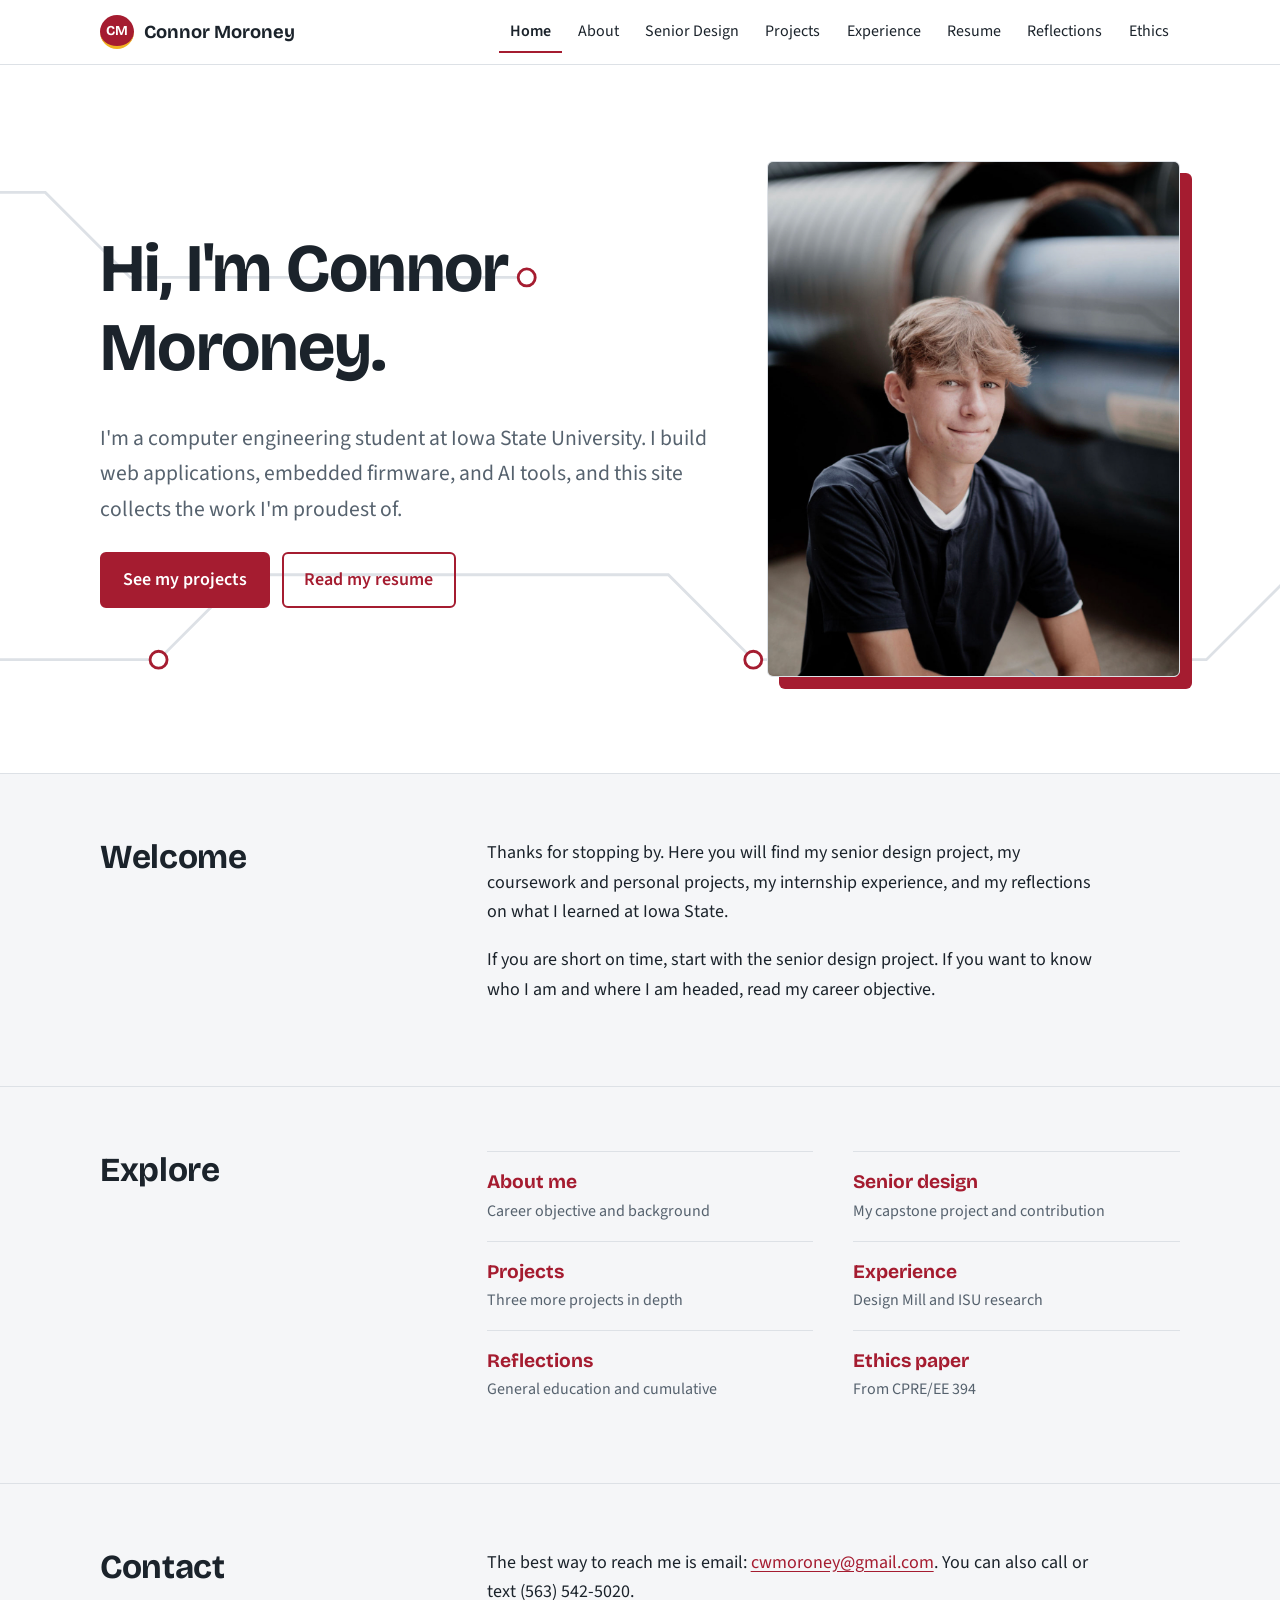
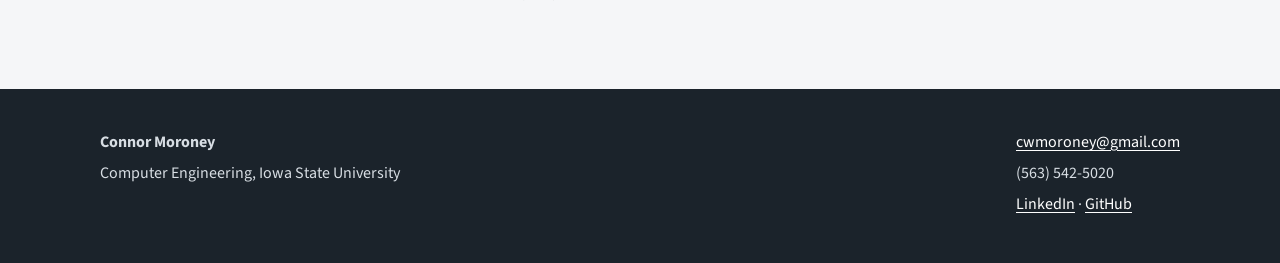
==== index.html @ 3caaef1a "Portfolio website created. Need to fill out info." ====
<!doctype html>
<html lang="en">
<head>
<meta charset="utf-8">
<meta name="viewport" content="width=device-width, initial-scale=1">
<title>Home | Connor Moroney</title>
<meta name="description" content="Portfolio of Connor Moroney, Computer Engineering student at Iowa State University.">
<link rel="preconnect" href="https://fonts.googleapis.com">
<link rel="preconnect" href="https://fonts.gstatic.com" crossorigin>
<link href="https://fonts.googleapis.com/css2?family=Bricolage+Grotesque:opsz,wght@12..96,500;12..96,700&family=Source+Sans+3:ital,wght@0,400;0,600;1,400&display=swap" rel="stylesheet">
<link rel="stylesheet" href="styles.css">
<script src="site.js" defer></script>
</head>
<body>
<div id="site-header"></div>
<main id="main">


<section class="hero">
<svg class="trace" viewBox="0 0 1200 500" preserveAspectRatio="xMidYMid slice" aria-hidden="true"><path d="M0 420H260L320 360H620L680 420H1000L1060 360H1200"/><path d="M0 90H180L240 150H520"/><circle cx="260" cy="420" r="6"/><circle cx="680" cy="420" r="6"/><circle cx="520" cy="150" r="6"/></svg>
<div class="wrap"><div>
<h1>Hi, I'm Connor Moroney.</h1>
<p class="lede">I'm a computer engineering student at Iowa State University. I build web applications, embedded firmware, and AI tools, and this site collects the work I'm proudest of.</p>
<div class="btns"><a class="btn" href="projects.html">See my projects</a><a class="btn alt" href="resume.html">Read my resume</a></div></div>
<div class="portrait"><img src="assets/connor_moroney.jpg" alt="Photo of Connor Moroney"&gt;></div></div></section>
<section class="block"><div class="wrap split"><h2>Welcome</h2><div><p>Thanks for stopping by. Here you will find my senior design project, my coursework and personal projects, my internship experience, and my reflections on what I learned at Iowa State.</p><p>If you are short on time, start with the senior design project. If you want to know who I am and where I am headed, read my career objective.</p></div></div></section>
<section class="block"><div class="wrap split"><h2>Explore</h2><div><ul class="linklist"><li><a href="about.html">About me</a><span>Career objective and background</span></li><li><a href="senior-design.html">Senior design</a><span>My capstone project and contribution</span></li><li><a href="projects.html">Projects</a><span>Three more projects in depth</span></li><li><a href="experience.html">Experience</a><span>Design Mill and ISU research</span></li><li><a href="reflections.html">Reflections</a><span>General education and cumulative</span></li><li><a href="ethics.html">Ethics paper</a><span>From CPRE/EE 394</span></li></ul></div></div></section>
<section class="block"><div class="wrap split"><h2>Contact</h2><div><p>The best way to reach me is email: <a href="mailto:cwmoroney@gmail.com">cwmoroney@gmail.com</a>. You can also call or text (563) 542-5020.</p></div></div></section>

</main>
<div id="site-footer"></div>
</body>
</html>
---- styles.css ----
:root {
    --ink: #1b232b;
    --muted: #56626e;
    --paper: #f5f6f8;
    --card: #fff;
    --line: #dde1e6;
    --cardinal: #a51c30;
    --cardinal-dk: #7f1424;
    --gold: #f0b323;
    --r: 6px;
    --head: "Bricolage Grotesque", system-ui, sans-serif;
    --body: "Source Sans 3", system-ui, -apple-system, "Segoe UI", sans-serif
}

* {
    box-sizing: border-box
}

html {
    scroll-behavior: smooth
}

body {
    margin: 0;
    background: var(--paper);
    color: var(--ink);
    font: 400 1.125rem/1.65 var(--body)
}

h1,
h2,
h3 {
    font-family: var(--head);
    line-height: 1.15;
    margin: 0 0 .5em;
    letter-spacing: -.01em
}

h1 {
    font-size: clamp(2.4rem, 6vw, 4.25rem);
    font-weight: 700
}

h2 {
    font-size: clamp(1.6rem, 3vw, 2.1rem)
}

h3 {
    font-size: 1.25rem
}

p {
    margin: 0 0 1em;
    max-width: 68ch
}

a {
    color: var(--cardinal);
    text-underline-offset: 3px
}

a:hover {
    color: var(--cardinal-dk)
}

:focus-visible {
    outline: 3px solid var(--gold);
    outline-offset: 3px
}

.wrap {
    width: min(1080px, 100% - 2.5rem);
    margin-inline: auto
}

.skip {
    position: absolute;
    left: -999px;
    background: var(--ink);
    color: #fff;
    padding: .5rem 1rem;
    z-index: 20
}

.skip:focus {
    left: 1rem;
    top: 1rem
}

/* header */
.site-head {
    position: sticky;
    top: 0;
    z-index: 10;
    background: #fff;
    border-bottom: 1px solid var(--line)
}

.site-head .wrap {
    display: flex;
    align-items: center;
    justify-content: space-between;
    min-height: 64px;
    gap: 1rem
}

.brand {
    font: 700 1.15rem var(--head);
    color: var(--ink);
    text-decoration: none;
    display: flex;
    align-items: center;
    gap: .6rem
}

.brand b {
    display: grid;
    place-items: center;
    width: 34px;
    height: 34px;
    background: var(--cardinal);
    color: #fff;
    border-radius: 50%;
    font-size: .85rem;
    border-bottom: 3px solid var(--gold)
}

nav ul {
    display: flex;
    gap: .25rem;
    list-style: none;
    margin: 0;
    padding: 0;
    flex-wrap: wrap
}

nav a {
    display: block;
    padding: .4rem .7rem;
    color: var(--ink);
    text-decoration: none;
    font-size: 1rem;
    border-bottom: 2px solid transparent
}

nav a:hover {
    border-color: var(--line)
}

nav a[aria-current=page] {
    border-color: var(--cardinal);
    font-weight: 600
}

.menu-btn {
    display: none;
    background: none;
    border: 1px solid var(--line);
    border-radius: var(--r);
    padding: .4rem .8rem;
    font: inherit;
    color: var(--ink)
}

@media(max-width:860px) {
    .menu-btn {
        display: block
    }

    nav {
        display: none;
        position: absolute;
        top: 64px;
        left: 0;
        right: 0;
        background: #fff;
        border-bottom: 1px solid var(--line);
        padding: .5rem 1.25rem 1rem
    }

    nav.open {
        display: block
    }

    nav ul {
        flex-direction: column
    }
}

/* hero */
.hero {
    position: relative;
    overflow: hidden;
    background: #fff;
    border-bottom: 1px solid var(--line)
}

.hero .wrap {
    position: relative;
    display: grid;
    grid-template-columns: 1.5fr 1fr;
    gap: 3rem;
    align-items: center;
    padding: clamp(3rem, 8vw, 6rem) 0
}

.hero p.lede {
    font-size: 1.35rem;
    color: var(--muted)
}

.trace {
    position: absolute;
    inset: 0;
    width: 100%;
    height: 100%;
    pointer-events: none
}

.trace path {
    fill: none;
    stroke: var(--line);
    stroke-width: 2;
    stroke-dasharray: 1400;
    stroke-dashoffset: 1400;
    animation: draw 2.4s ease-out .2s forwards
}

.trace circle {
    fill: #fff;
    stroke: var(--cardinal);
    stroke-width: 2
}

@keyframes draw {
    to {
        stroke-dashoffset: 0
    }
}

.portrait {
    aspect-ratio: 4/5;
    background: var(--paper);
    border: 1px solid var(--line);
    border-radius: var(--r);
    box-shadow: 12px 12px 0 var(--cardinal);
    display: grid;
    place-items: center;
    color: var(--muted);
    overflow: hidden;
    font-size: .95rem;
    text-align: center
}

.portrait img {
    width: 100%;
    height: 100%;
    object-fit: cover
}

@media(max-width:760px) {
    .hero .wrap {
        grid-template-columns: 1fr
    }

    .portrait {
        max-width: 280px;
        box-shadow: 8px 8px 0 var(--cardinal)
    }
}

.btns {
    display: flex;
    gap: .75rem;
    flex-wrap: wrap;
    margin-top: 1.5rem
}

.btn {
    display: inline-block;
    padding: .7rem 1.3rem;
    border-radius: var(--r);
    background: var(--cardinal);
    color: #fff;
    text-decoration: none;
    font-weight: 600;
    border: 2px solid var(--cardinal)
}

.btn:hover {
    background: var(--cardinal-dk);
    color: #fff
}

.btn.alt {
    background: transparent;
    color: var(--cardinal)
}

.btn.alt:hover {
    background: var(--cardinal);
    color: #fff
}

/* sections */
section.block {
    padding: clamp(2.5rem, 6vw, 4rem) 0;
    border-bottom: 1px solid var(--line)
}

section.block:last-of-type {
    border-bottom: 0
}

.page-head {
    background: #fff;
    border-bottom: 1px solid var(--line);
    padding: clamp(2.5rem, 6vw, 4.5rem) 0 2rem;
    border-top: 4px solid var(--cardinal)
}

.page-head h1 {
    font-size: clamp(2rem, 5vw, 3rem);
    margin-bottom: .3em
}

.page-head p {
    color: var(--muted);
    font-size: 1.2rem;
    margin: 0
}

.crumb {
    font-size: .95rem;
    margin-bottom: 1rem
}

.split {
    display: grid;
    grid-template-columns: 1fr 2fr;
    gap: 2.5rem
}

@media(max-width:760px) {
    .split {
        grid-template-columns: 1fr;
        gap: 1rem
    }
}

.split>h2 {
    position: sticky;
    top: 84px;
    align-self: start
}

.linklist {
    list-style: none;
    padding: 0;
    margin: 0;
    display: grid;
    grid-template-columns: repeat(2, 1fr);
    gap: 0 2.5rem
}

@media(max-width:760px) {
    .linklist {
        grid-template-columns: 1fr
    }
}

.linklist li {
    border-top: 1px solid var(--line);
    padding: 1rem 0
}

.linklist a {
    font: 700 1.2rem var(--head);
    text-decoration: none
}

.linklist span {
    display: block;
    color: var(--muted);
    font-size: 1rem
}

/* projects */
.project {
    display: grid;
    grid-template-columns: 200px 1fr;
    gap: 1.5rem;
    padding: 1.5rem 0;
    border-top: 1px solid var(--line)
}

.project .thumb {
    aspect-ratio: 4/3;
    background: #e9ecf0;
    border-radius: var(--r);
    display: grid;
    place-items: center;
    color: var(--muted);
    font-size: .9rem;
    overflow: hidden
}

.thumb img {
    width: 100%;
    height: 100%;
    object-fit: cover
}

.project h3 a {
    color: var(--ink);
    text-decoration: none
}

.project h3 a:hover {
    color: var(--cardinal)
}

@media(max-width:640px) {
    .project {
        grid-template-columns: 1fr
    }
}

.tags {
    list-style: none;
    display: flex;
    flex-wrap: wrap;
    gap: .4rem;
    padding: 0;
    margin: .5rem 0 0
}

.tags li {
    background: #fff;
    border: 1px solid var(--line);
    border-radius: 99px;
    padding: .1rem .7rem;
    font-size: .9rem;
    color: var(--muted)
}

.feature {
    border-left: 5px solid var(--gold);
    background: #fff;
    padding: 1.5rem;
    border-radius: 0 var(--r) var(--r) 0
}

.entry {
    background: #fff;
    border: 1px solid var(--line);
    border-radius: var(--r);
    padding: 1.5rem 1.75rem;
    margin-bottom: 1.5rem
}

.entry .meta {
    color: var(--muted);
    margin-bottom: 1rem
}

ul.plain {
    padding-left: 1.2rem;
    max-width: 68ch
}

ul.plain li {
    margin-bottom: .4rem
}

.todo {
    border: 2px dashed var(--gold);
    background: #fffaf0;
    padding: .8rem 1rem;
    border-radius: var(--r);
    font-size: 1rem;
    max-width: 68ch
}

.media {
    background: #e9ecf0;
    border-radius: var(--r);
    min-height: 240px;
    display: grid;
    place-items: center;
    color: var(--muted);
    margin: 0 0 1.5rem
}

iframe.pdf {
    width: 100%;
    height: 80vh;
    border: 1px solid var(--line);
    border-radius: var(--r);
    background: #fff
}

footer.site-foot {
    background: var(--ink);
    color: #d7dde3;
    padding: 2.5rem 0;
    font-size: 1rem
}

footer.site-foot a {
    color: #fff
}

footer.site-foot .wrap {
    display: flex;
    justify-content: space-between;
    gap: 1.5rem;
    flex-wrap: wrap
}

footer p {
    margin: 0 0 .3rem
}

@media(prefers-reduced-motion:reduce) {
    html {
        scroll-behavior: auto
    }

    .trace path {
        animation: none;
        stroke-dashoffset: 0
    }
}
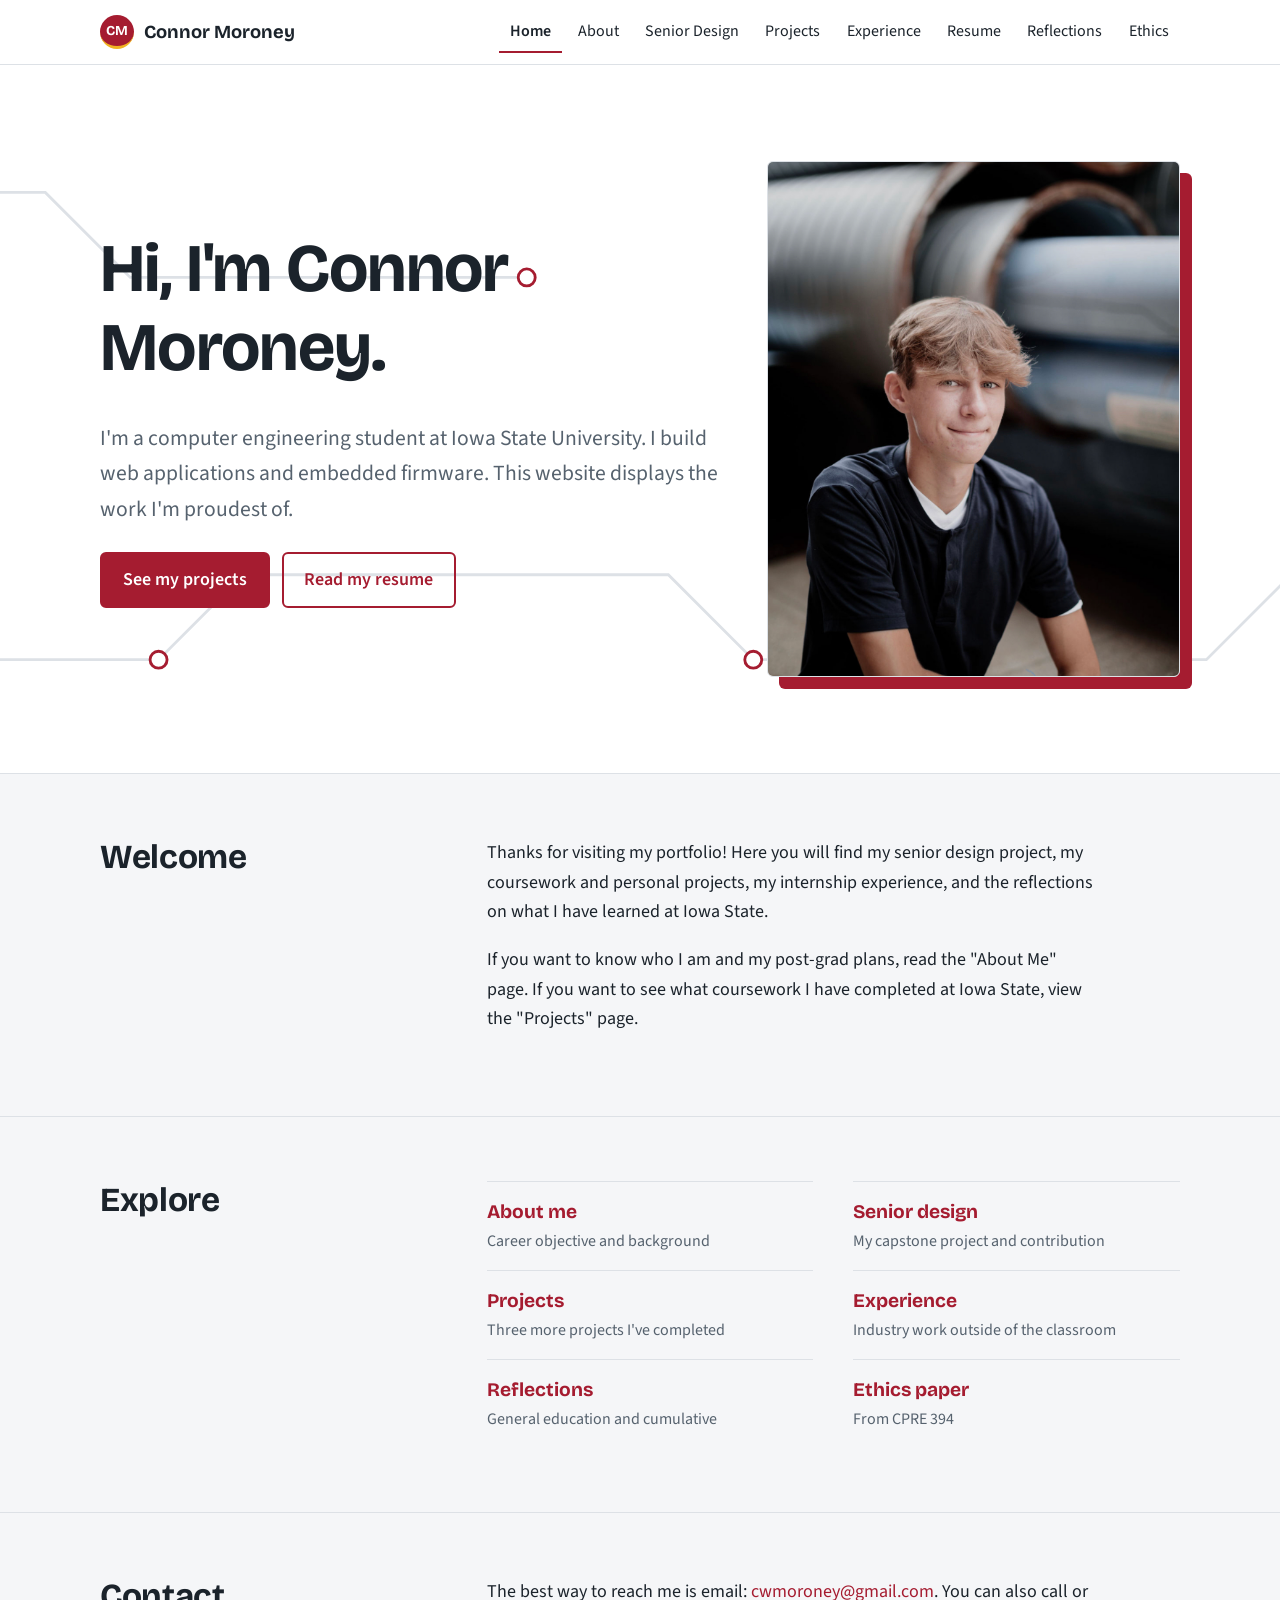
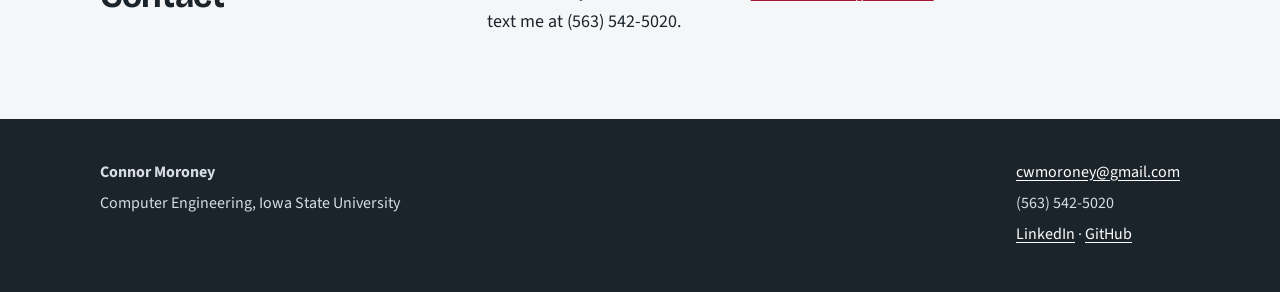
==== commit 4e5bb323: "Updated Resume" ====
--- a/index.html
+++ b/index.html
@@ -20,12 +20,12 @@
 <svg class="trace" viewBox="0 0 1200 500" preserveAspectRatio="xMidYMid slice" aria-hidden="true"><path d="M0 420H260L320 360H620L680 420H1000L1060 360H1200"/><path d="M0 90H180L240 150H520"/><circle cx="260" cy="420" r="6"/><circle cx="680" cy="420" r="6"/><circle cx="520" cy="150" r="6"/></svg>
 <div class="wrap"><div>
 <h1>Hi, I'm Connor Moroney.</h1>
-<p class="lede">I'm a computer engineering student at Iowa State University. I build web applications, embedded firmware, and AI tools, and this site collects the work I'm proudest of.</p>
+<p class="lede">I'm a computer engineering student at Iowa State University. I build web applications and embedded firmware. This website displays the work I'm proudest of.</p>
 <div class="btns"><a class="btn" href="projects.html">See my projects</a><a class="btn alt" href="resume.html">Read my resume</a></div></div>
 <div class="portrait"><img src="assets/connor_moroney.jpg" alt="Photo of Connor Moroney"&gt;></div></div></section>
-<section class="block"><div class="wrap split"><h2>Welcome</h2><div><p>Thanks for stopping by. Here you will find my senior design project, my coursework and personal projects, my internship experience, and my reflections on what I learned at Iowa State.</p><p>If you are short on time, start with the senior design project. If you want to know who I am and where I am headed, read my career objective.</p></div></div></section>
-<section class="block"><div class="wrap split"><h2>Explore</h2><div><ul class="linklist"><li><a href="about.html">About me</a><span>Career objective and background</span></li><li><a href="senior-design.html">Senior design</a><span>My capstone project and contribution</span></li><li><a href="projects.html">Projects</a><span>Three more projects in depth</span></li><li><a href="experience.html">Experience</a><span>Design Mill and ISU research</span></li><li><a href="reflections.html">Reflections</a><span>General education and cumulative</span></li><li><a href="ethics.html">Ethics paper</a><span>From CPRE/EE 394</span></li></ul></div></div></section>
-<section class="block"><div class="wrap split"><h2>Contact</h2><div><p>The best way to reach me is email: <a href="mailto:cwmoroney@gmail.com">cwmoroney@gmail.com</a>. You can also call or text (563) 542-5020.</p></div></div></section>
+<section class="block"><div class="wrap split"><h2>Welcome</h2><div><p>Thanks for visiting my portfolio! Here you will find my senior design project, my coursework and personal projects, my internship experience, and the reflections on what I have learned at Iowa State.</p><p>If you want to know who I am and my post-grad plans, read the "About Me" page. If you want to see what coursework I have completed at Iowa State, view the "Projects" page.</p></div></div></section>
+<section class="block"><div class="wrap split"><h2>Explore</h2><div><ul class="linklist"><li><a href="about.html">About me</a><span>Career objective and background</span></li><li><a href="senior-design.html">Senior design</a><span>My capstone project and contribution</span></li><li><a href="projects.html">Projects</a><span>Three more projects I've completed</span></li><li><a href="experience.h tml">Experience</a><span>Industry work outside of the classroom</span></li><li><a href="reflections.html">Reflections</a><span>General education and cumulative</span></li><li><a href="ethics.html">Ethics paper</a><span>From CPRE 394</span></li></ul></div></div></section>
+<section class="block"><div class="wrap split"><h2>Contact</h2><div><p>The best way to reach me is email: <a href="mailto:cwmoroney@gmail.com">cwmoroney@gmail.com</a>. You can also call or text me at (563) 542-5020.</p></div></div></section>
 
 </main>
 <div id="site-footer"></div>
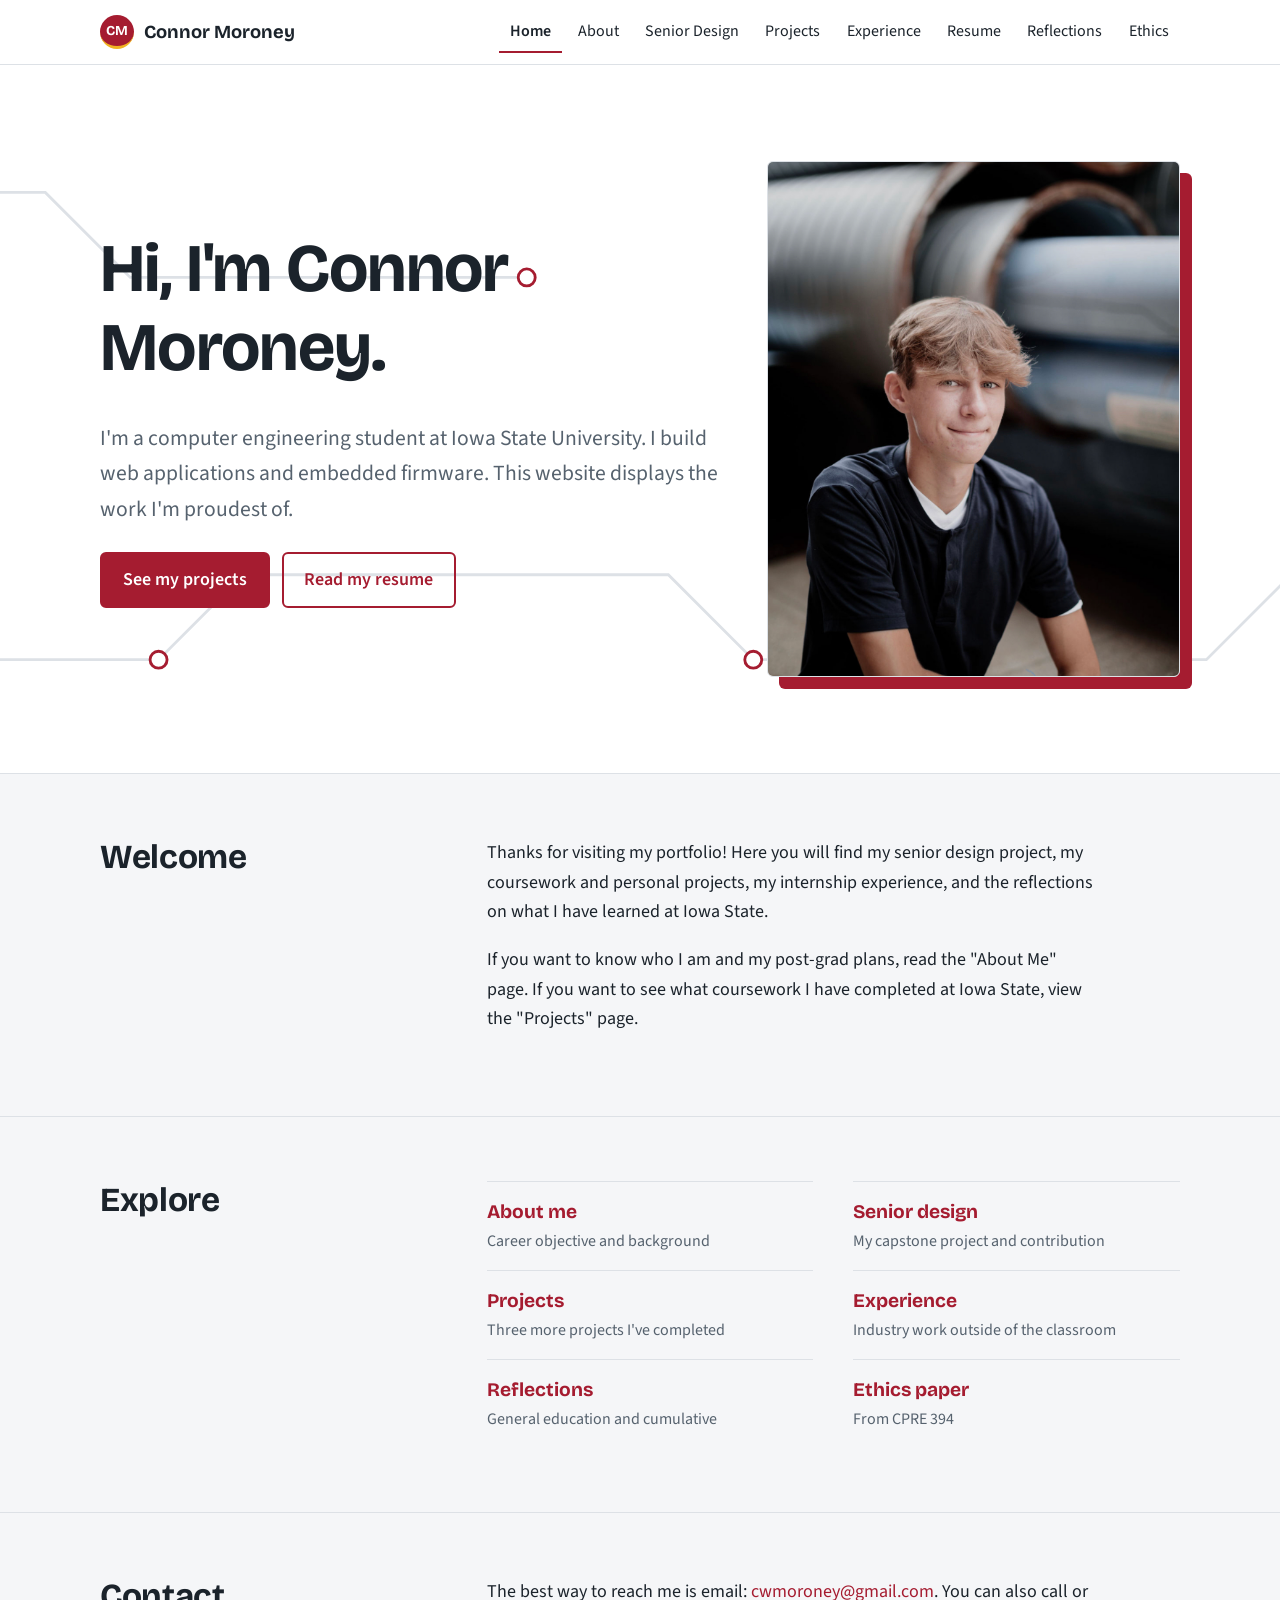
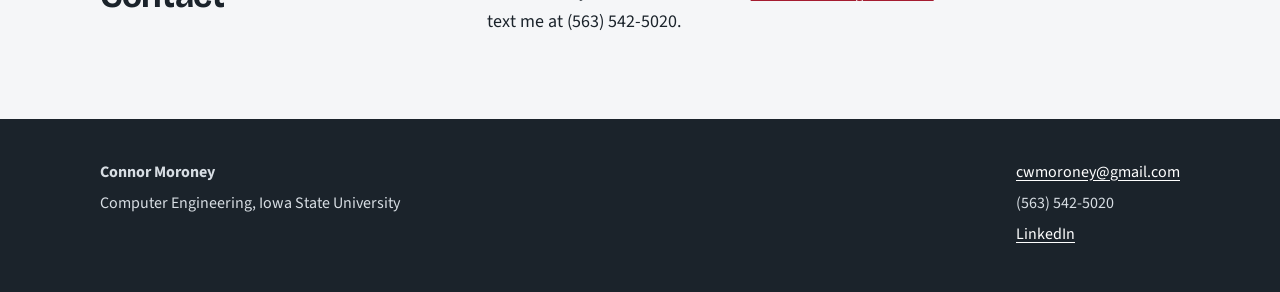
==== commit ab5cbed1: "Working a project descriptions" ====
--- a/index.html
+++ b/index.html
@@ -1,33 +1,86 @@
 <!doctype html>
 <html lang="en">
+
 <head>
-<meta charset="utf-8">
-<meta name="viewport" content="width=device-width, initial-scale=1">
-<title>Home | Connor Moroney</title>
-<meta name="description" content="Portfolio of Connor Moroney, Computer Engineering student at Iowa State University.">
-<link rel="preconnect" href="https://fonts.googleapis.com">
-<link rel="preconnect" href="https://fonts.gstatic.com" crossorigin>
-<link href="https://fonts.googleapis.com/css2?family=Bricolage+Grotesque:opsz,wght@12..96,500;12..96,700&family=Source+Sans+3:ital,wght@0,400;0,600;1,400&display=swap" rel="stylesheet">
-<link rel="stylesheet" href="styles.css">
-<script src="site.js" defer></script>
+    <meta charset="utf-8">
+    <meta name="viewport" content="width=device-width, initial-scale=1">
+    <title>Home | Connor Moroney</title>
+    <meta name="description"
+        content="Portfolio of Connor Moroney, Computer Engineering student at Iowa State University.">
+    <link rel="preconnect" href="https://fonts.googleapis.com">
+    <link rel="preconnect" href="https://fonts.gstatic.com" crossorigin>
+    <link
+        href="https://fonts.googleapis.com/css2?family=Bricolage+Grotesque:opsz,wght@12..96,500;12..96,700&family=Source+Sans+3:ital,wght@0,400;0,600;1,400&display=swap"
+        rel="stylesheet">
+    <link rel="stylesheet" href="styles.css">
+    <script src="site.js" defer></script>
 </head>
+
 <body>
-<div id="site-header"></div>
-<main id="main">
+    <div id="site-header"></div>
+    <main id="main">
 
 
-<section class="hero">
-<svg class="trace" viewBox="0 0 1200 500" preserveAspectRatio="xMidYMid slice" aria-hidden="true"><path d="M0 420H260L320 360H620L680 420H1000L1060 360H1200"/><path d="M0 90H180L240 150H520"/><circle cx="260" cy="420" r="6"/><circle cx="680" cy="420" r="6"/><circle cx="520" cy="150" r="6"/></svg>
-<div class="wrap"><div>
-<h1>Hi, I'm Connor Moroney.</h1>
-<p class="lede">I'm a computer engineering student at Iowa State University. I build web applications and embedded firmware. This website displays the work I'm proudest of.</p>
-<div class="btns"><a class="btn" href="projects.html">See my projects</a><a class="btn alt" href="resume.html">Read my resume</a></div></div>
-<div class="portrait"><img src="assets/connor_moroney.jpg" alt="Photo of Connor Moroney"&gt;></div></div></section>
-<section class="block"><div class="wrap split"><h2>Welcome</h2><div><p>Thanks for visiting my portfolio! Here you will find my senior design project, my coursework and personal projects, my internship experience, and the reflections on what I have learned at Iowa State.</p><p>If you want to know who I am and my post-grad plans, read the "About Me" page. If you want to see what coursework I have completed at Iowa State, view the "Projects" page.</p></div></div></section>
-<section class="block"><div class="wrap split"><h2>Explore</h2><div><ul class="linklist"><li><a href="about.html">About me</a><span>Career objective and background</span></li><li><a href="senior-design.html">Senior design</a><span>My capstone project and contribution</span></li><li><a href="projects.html">Projects</a><span>Three more projects I've completed</span></li><li><a href="experience.h tml">Experience</a><span>Industry work outside of the classroom</span></li><li><a href="reflections.html">Reflections</a><span>General education and cumulative</span></li><li><a href="ethics.html">Ethics paper</a><span>From CPRE 394</span></li></ul></div></div></section>
-<section class="block"><div class="wrap split"><h2>Contact</h2><div><p>The best way to reach me is email: <a href="mailto:cwmoroney@gmail.com">cwmoroney@gmail.com</a>. You can also call or text me at (563) 542-5020.</p></div></div></section>
+        <section class="hero">
+            <svg class="trace" viewBox="0 0 1200 500" preserveAspectRatio="xMidYMid slice" aria-hidden="true">
+                <path d="M0 420H260L320 360H620L680 420H1000L1060 360H1200" />
+                <path d="M0 90H180L240 150H520" />
+                <circle cx="260" cy="420" r="6" />
+                <circle cx="680" cy="420" r="6" />
+                <circle cx="520" cy="150" r="6" />
+            </svg>
+            <div class="wrap">
+                <div>
+                    <h1>Hi, I'm Connor Moroney.</h1>
+                    <p class="lede">I'm a computer engineering student at Iowa State University. I build web
+                        applications and embedded firmware. This website displays the work I'm proudest of.</p>
+                    <div class="btns"><a class="btn" href="projects.html">See my projects</a><a class="btn alt"
+                            href="resume.html">Read my resume</a></div>
+                </div>
+                <div class="portrait"><img src="assets/connor_moroney.jpg" alt="Photo of Connor Moroney" &gt;></div>
+            </div>
+        </section>
+        <section class="block">
+            <div class="wrap split">
+                <h2>Welcome</h2>
+                <div>
+                    <p>Thanks for visiting my portfolio! Here you will find my senior design project, my coursework and
+                        personal projects, my internship experience, and the reflections on what I have learned at Iowa
+                        State.</p>
+                    <p>If you want to know who I am and my post-grad plans, read the "About Me" page. If you want to see
+                        what coursework I have completed at Iowa State, view the "Projects" page.</p>
+                </div>
+            </div>
+        </section>
+        <section class="block">
+            <div class="wrap split">
+                <h2>Explore</h2>
+                <div>
+                    <ul class="linklist">
+                        <li><a href="about.html">About me</a><span>Career objective and background</span></li>
+                        <li><a href="senior-design.html">Senior design</a><span>My capstone project and
+                                contribution</span></li>
+                        <li><a href="projects.html">Projects</a><span>Three more projects I've completed</span></li>
+                        <li><a href="experience.h tml">Experience</a><span>Industry work outside of the classroom</span>
+                        </li>
+                        <li><a href="reflections.html">Reflections</a><span>General education and cumulative</span></li>
+                        <li><a href="ethics.html">Ethics paper</a><span>From CPRE 394</span></li>
+                    </ul>
+                </div>
+            </div>
+        </section>
+        <section class="block">
+            <div class="wrap split">
+                <h2>Contact</h2>
+                <div>
+                    <p>The best way to reach me is email: <a href="mailto:cwmoroney@gmail.com">cwmoroney@gmail.com</a>.
+                        You can also call or text me at (563) 542-5020.</p>
+                </div>
+            </div>
+        </section>
 
-</main>
-<div id="site-footer"></div>
+    </main>
+    <div id="site-footer"></div>
 </body>
-</html>
+
+</html>
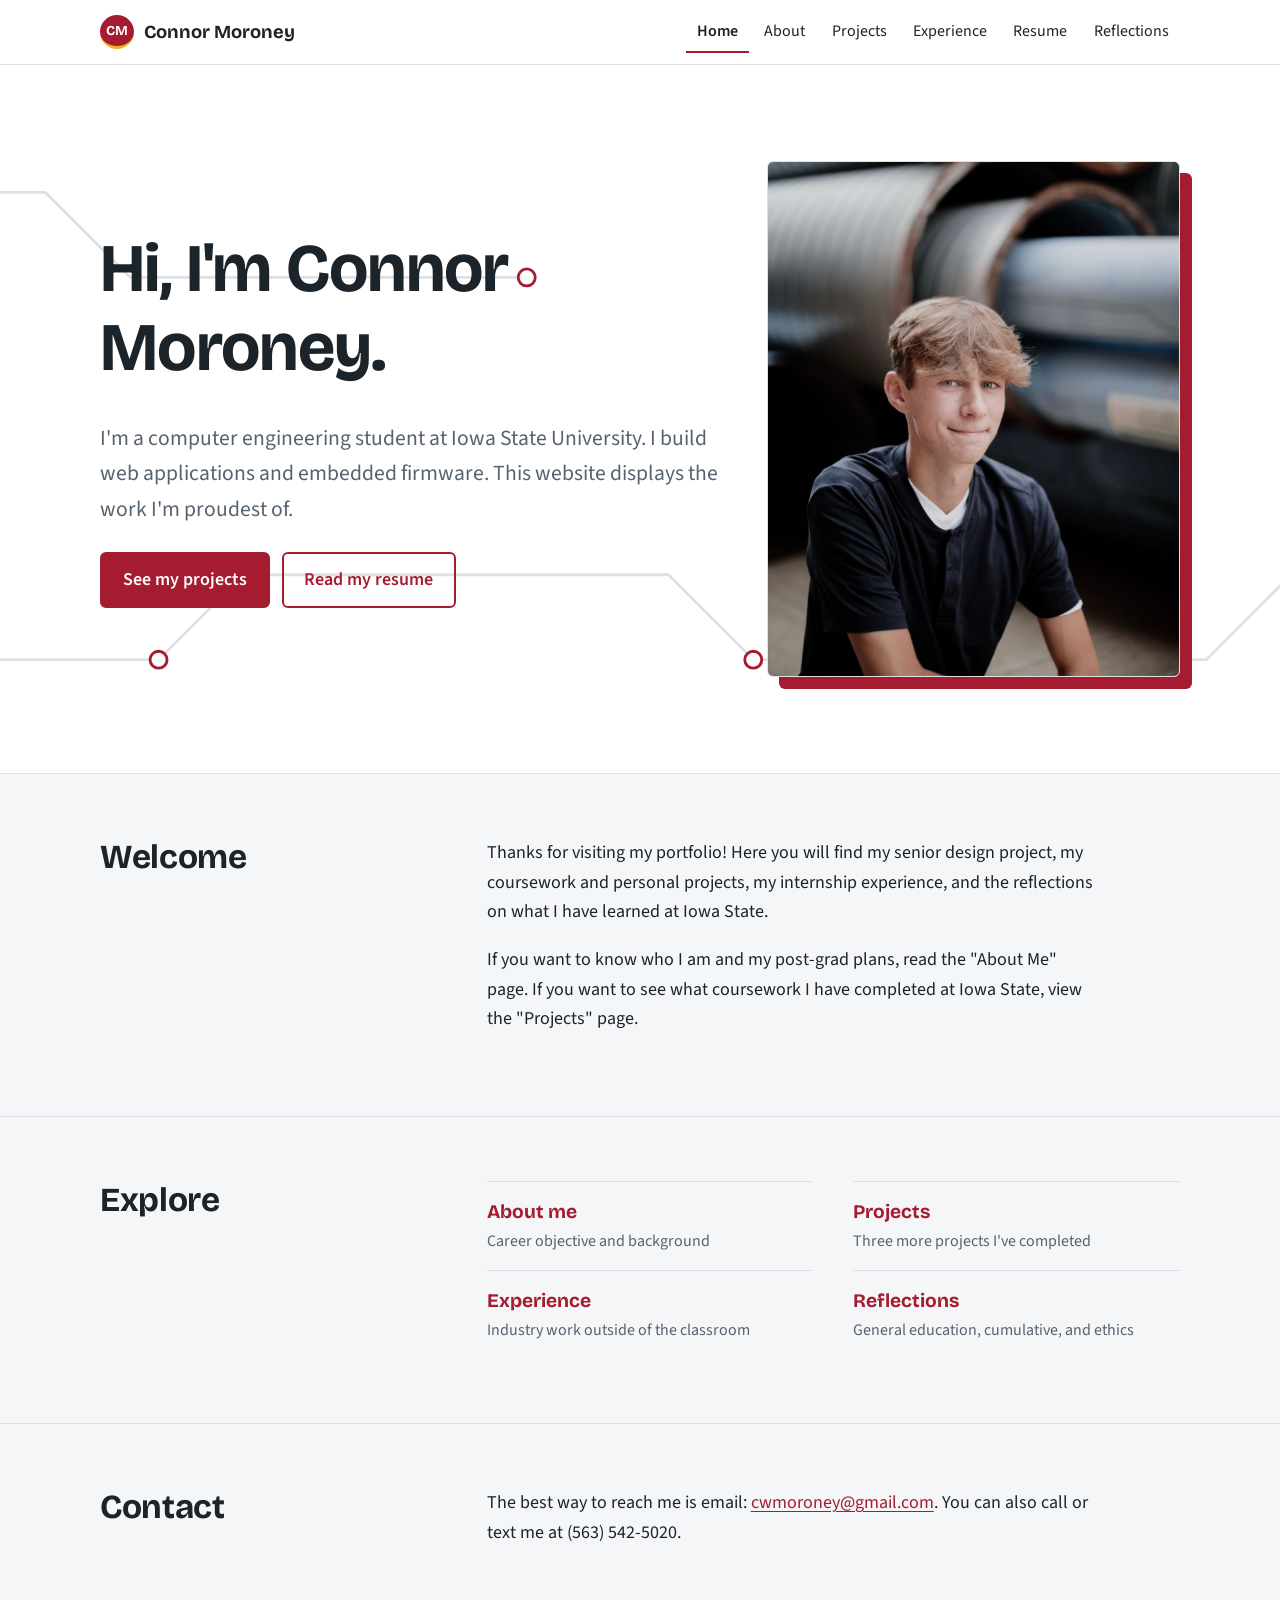
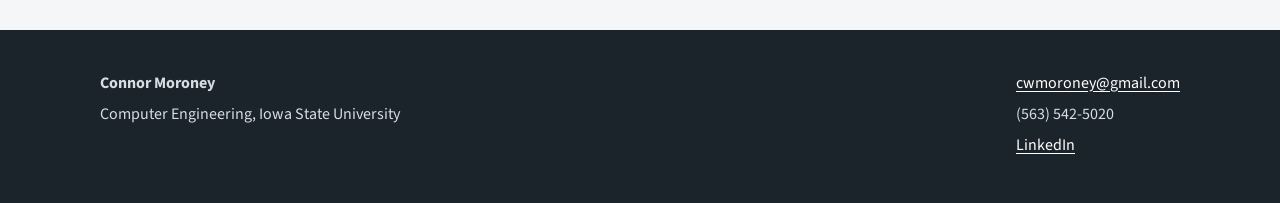
==== commit 05ab4eb7: "Uploaded Reflections" ====
--- a/index.html
+++ b/index.html
@@ -58,13 +58,9 @@
                 <div>
                     <ul class="linklist">
                         <li><a href="about.html">About me</a><span>Career objective and background</span></li>
-                        <li><a href="senior-design.html">Senior design</a><span>My capstone project and
-                                contribution</span></li>
                         <li><a href="projects.html">Projects</a><span>Three more projects I've completed</span></li>
-                        <li><a href="experience.h tml">Experience</a><span>Industry work outside of the classroom</span>
-                        </li>
-                        <li><a href="reflections.html">Reflections</a><span>General education and cumulative</span></li>
-                        <li><a href="ethics.html">Ethics paper</a><span>From CPRE 394</span></li>
+                        <li><a href="experience.h tml">Experience</a><span>Industry work outside of the classroom</span></li>
+                        <li><a href="reflections.html">Reflections</a><span>General education, cumulative, and ethics</span></li>
                     </ul>
                 </div>
             </div>
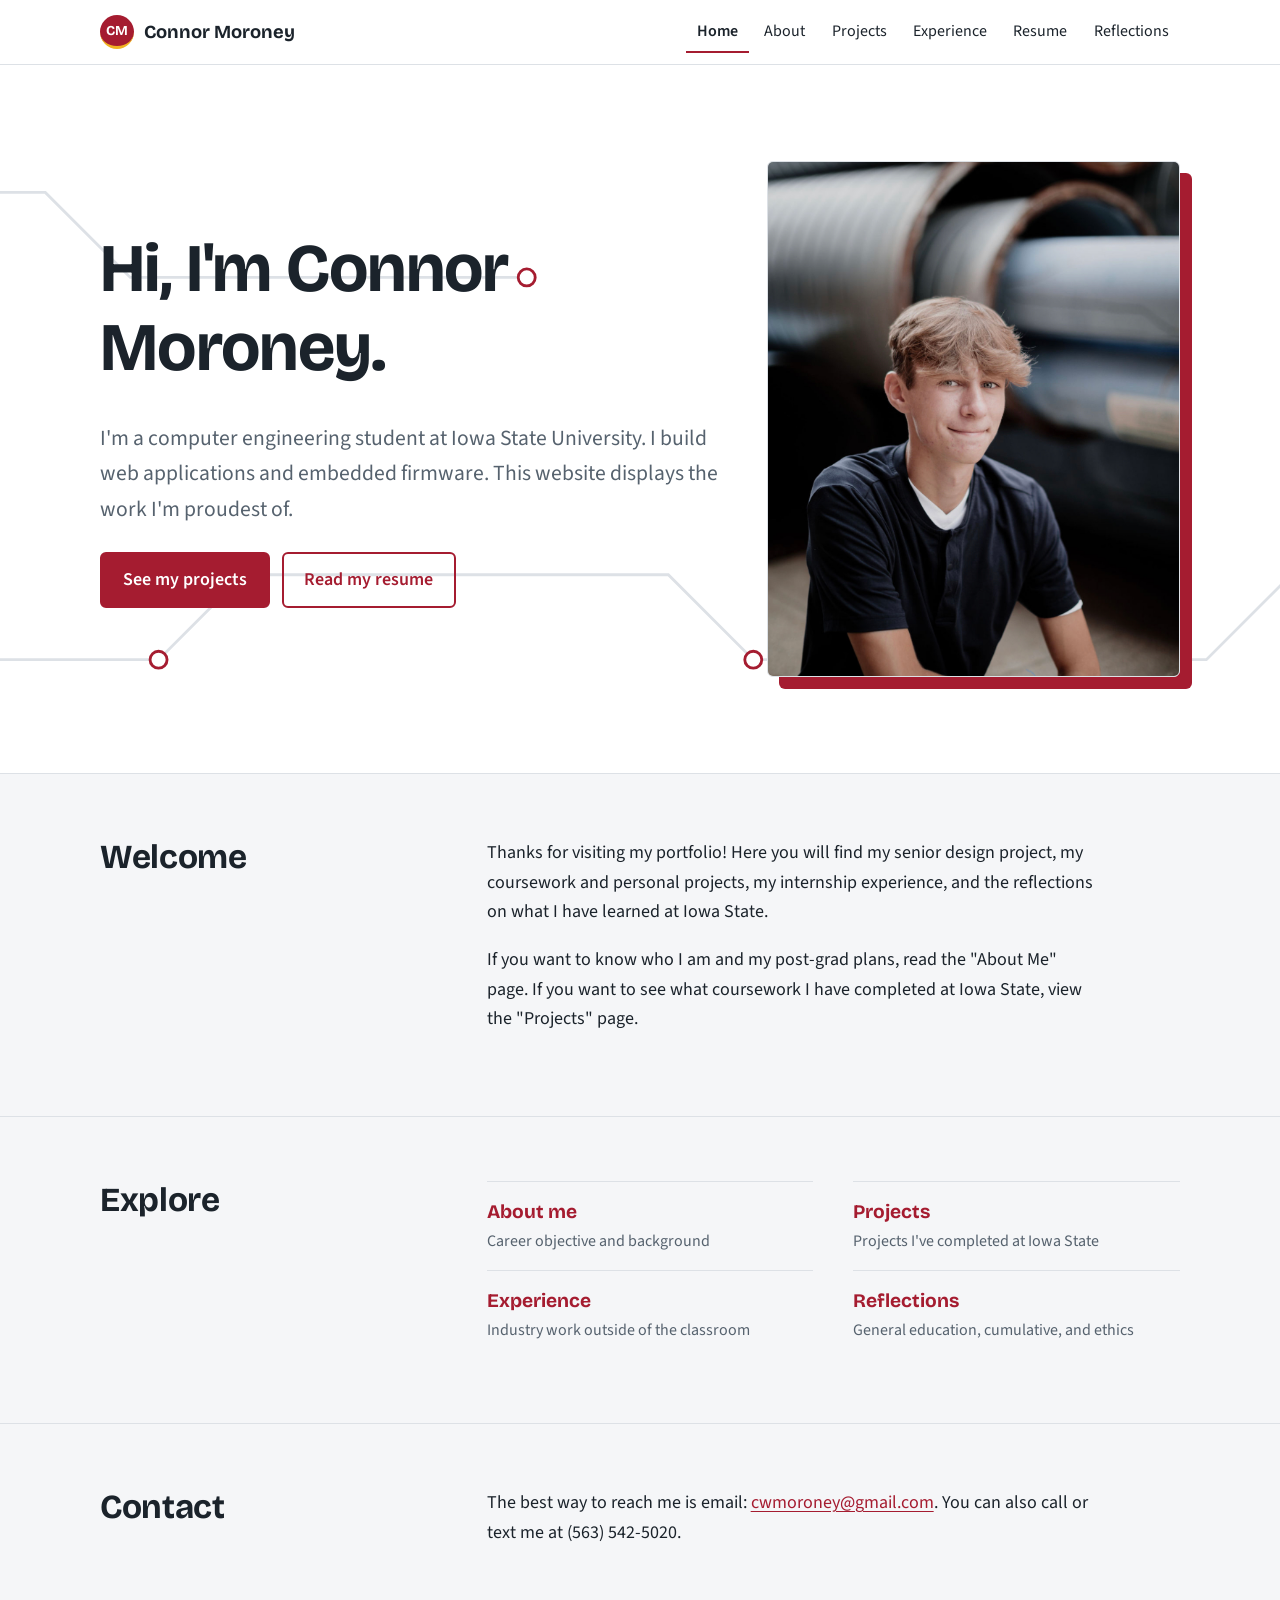
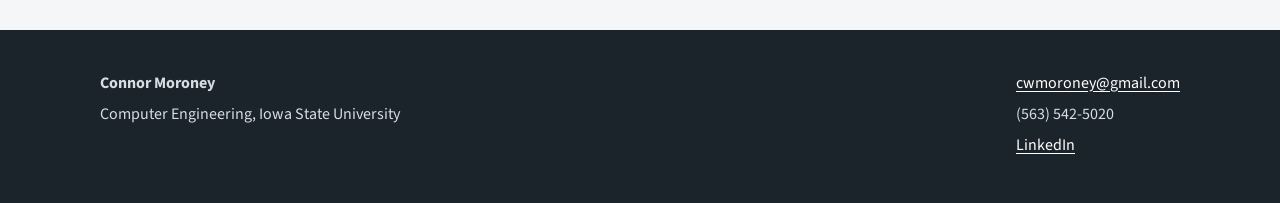
==== commit eadeba23: "Typo" ====
--- a/index.html
+++ b/index.html
@@ -58,8 +58,8 @@
                 <div>
                     <ul class="linklist">
                         <li><a href="about.html">About me</a><span>Career objective and background</span></li>
-                        <li><a href="projects.html">Projects</a><span>Three more projects I've completed</span></li>
-                        <li><a href="experience.h tml">Experience</a><span>Industry work outside of the classroom</span></li>
+                        <li><a href="projects.html">Projects</a><span>Projects I've completed at Iowa State</span></li>
+                        <li><a href="experience.html">Experience</a><span>Industry work outside of the classroom</span></li>
                         <li><a href="reflections.html">Reflections</a><span>General education, cumulative, and ethics</span></li>
                     </ul>
                 </div>
--- a/styles.css
+++ b/styles.css
@@ -420,6 +420,48 @@
     color: var(--cardinal)
 }
 
+/* make the whole card clickable via the title link */
+.project {
+    position: relative
+}
+
+.project h3 a::after {
+    content: "";
+    position: absolute;
+    inset: 0
+}
+
+.project:hover h3 a {
+    color: var(--cardinal)
+}
+
+.project:hover .thumb img {
+    transform: scale(1.03)
+}
+
+.thumb img {
+    transition: transform .2s ease
+}
+
+.project:has(h3 a:focus-visible) {
+    outline: 3px solid var(--gold);
+    outline-offset: 4px
+}
+
+.project h3 a:focus-visible {
+    outline: none
+}
+
+@media(prefers-reduced-motion:reduce) {
+    .thumb img {
+        transition: none
+    }
+
+    .project:hover .thumb img {
+        transform: none
+    }
+}
+
 @media(max-width:640px) {
     .project {
         grid-template-columns: 1fr
